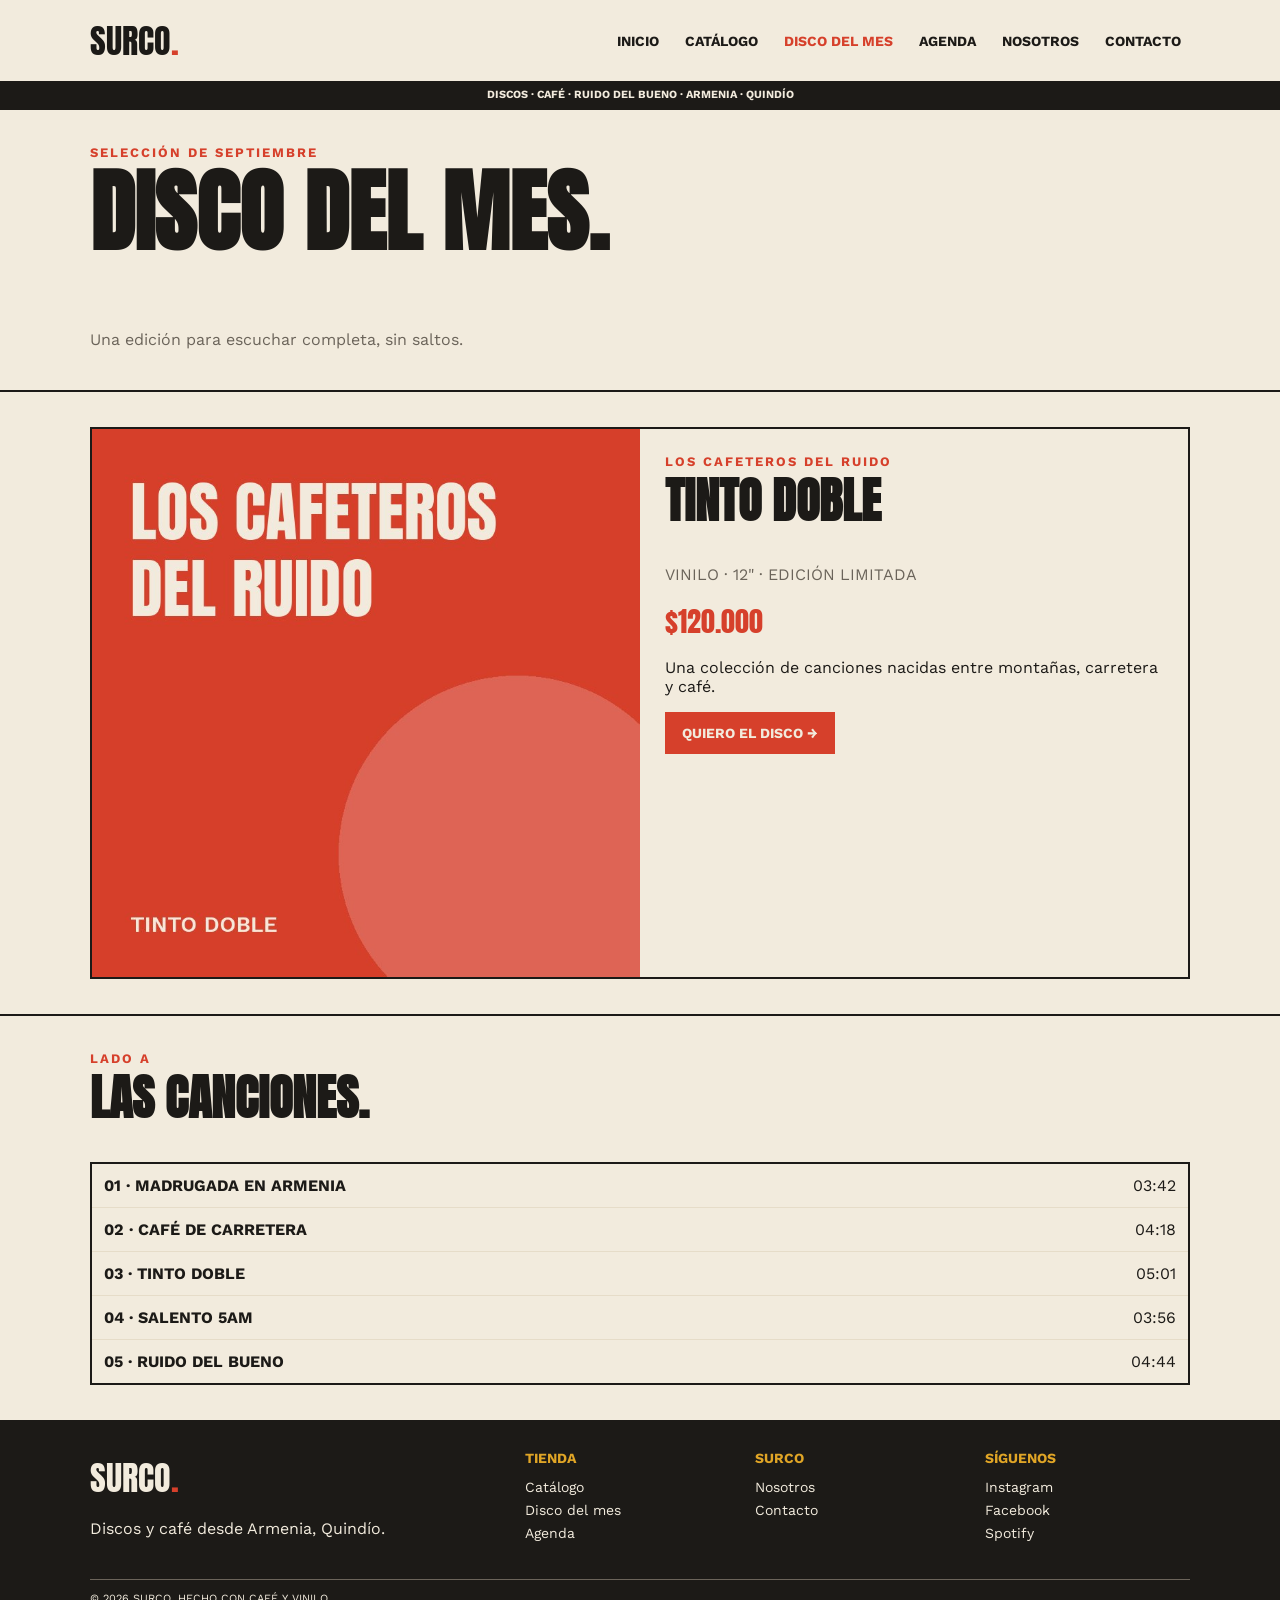
==== disco.html @ f7513f94 "Primer commit" ====
<!DOCTYPE html>
<html lang="es">
<head>
    <meta charset="UTF-8">
    <meta name="viewport" content="width=device-width, initial-scale=1.0">
    <title>Disco del mes - SURCO.</title>
    <link rel="stylesheet" href="css/style.css">
</head>
<body>
<header>
    <div class="contenedor encabezado">
        <a class="logo" href="index.html">SURCO<span>.</span></a>
        <nav class="menu">
            <a href="index.html" class="">Inicio</a>
            <a href="catalogo.html" class="">Catálogo</a>
            <a href="disco.html" class="activo">Disco del mes</a>
            <a href="agenda.html" class="">Agenda</a>
            <a href="nosotros.html" class="">Nosotros</a>
            <a href="contacto.html" class="">Contacto</a>
        </nav>
    </div>
    <div class="cinta">DISCOS · CAFÉ · RUIDO DEL BUENO · ARMENIA · QUINDÍO</div>
</header>

<main>
<section class="intro"><div class="contenedor"><div class="antetitulo">SELECCIÓN DE SEPTIEMBRE</div><h1>DISCO DEL MES.</h1><p>Una edición para escuchar completa, sin saltos.</p></div></section><section class="seccion"><div class="contenedor bloque-dos"><img src="imagenes/tinto-doble.jpg" alt="Tinto Doble"><div class="contenido"><div class="antetitulo">LOS CAFETEROS DEL RUIDO</div><h2>TINTO DOBLE</h2><p class="texto-gris">VINILO · 12" · EDICIÓN LIMITADA</p><div class="precio">$120.000</div><p>Una colección de canciones nacidas entre montañas, carretera y café.</p><a class="boton boton-rojo" href="contacto.html">QUIERO EL DISCO →</a></div></div></section><section class="seccion"><div class="contenedor"><div class="antetitulo">LADO A</div><h2>LAS CANCIONES.</h2><div class="lista"><div class="fila"><b>01 · MADRUGADA EN ARMENIA</b><span>03:42</span></div><div class="fila"><b>02 · CAFÉ DE CARRETERA</b><span>04:18</span></div><div class="fila"><b>03 · TINTO DOBLE</b><span>05:01</span></div><div class="fila"><b>04 · SALENTO 5AM</b><span>03:56</span></div><div class="fila"><b>05 · RUIDO DEL BUENO</b><span>04:44</span></div></div></div></section>
</main>
<footer>
    <div class="contenedor footer-columnas">
        <div>
            <div class="footer-logo">SURCO<span>.</span></div>
            <p>Discos y café desde Armenia, Quindío.</p>
        </div>
        <div>
            <h3>TIENDA</h3>
            <a href="catalogo.html">Catálogo</a>
            <a href="disco.html">Disco del mes</a>
            <a href="agenda.html">Agenda</a>
        </div>
        <div>
            <h3>SURCO</h3>
            <a href="nosotros.html">Nosotros</a>
            <a href="contacto.html">Contacto</a>
        </div>
        <div>
            <h3>SÍGUENOS</h3>
            <a href="#">Instagram</a>
            <a href="#">Facebook</a>
            <a href="#">Spotify</a>
        </div>
    </div>
    <div class="contenedor copyright">© 2026 SURCO. HECHO CON CAFÉ Y VINILO.</div>
</footer>

</body>
</html>
---- css/style.css ----
@import url('https://fonts.googleapis.com/css2?family=Anton&family=Work+Sans:wght@400;600;700&display=swap');

/* Colores de la guia */
body {
    margin: 0;
    background: #f2ebdd;
    color: #1c1a17;
    font-family: 'Work Sans', sans-serif;
    font-size: 16px;
}

* { box-sizing: border-box; }
img { width: 100%; display: block; }
a { color: inherit; text-decoration: none; }

.contenedor {
    width: 92%;
    max-width: 1100px;
    margin: auto;
}

/* ENCABEZADO */
header {
    border-bottom: 2px solid #1c1a17;
    background: #f2ebdd;
}

.encabezado {
    padding: 15px 0;
    text-align: center;
}

.logo {
    font-family: 'Anton', sans-serif;
    font-size: 34px;
}

.logo span { color: #d6402b; }

.menu {
    margin-top: 15px;
    display: flex;
    flex-wrap: wrap;
    justify-content: center;
    gap: 8px;
}

.menu a {
    padding: 7px 9px;
    font-weight: 700;
    font-size: 14px;
    text-transform: uppercase;
}

.menu a:hover,
.menu a.activo { color: #d6402b; }

.cinta {
    background: #1c1a17;
    color: #f2ebdd;
    padding: 7px 0;
    text-align: center;
    font-size: 11px;
    font-weight: 700;
}

/* TEXTOS */
h1, h2, h3 {
    font-family: 'Anton', sans-serif;
    text-transform: uppercase;
    line-height: .95;
    margin-top: 0;
}

h1 { font-size: 58px; }
h2 { font-size: 40px; }
h3 { font-size: 27px; }

.antetitulo {
    color: #d6402b;
    font-size: 13px;
    font-weight: 700;
    letter-spacing: 2px;
    text-transform: uppercase;
    margin-bottom: 10px;
}

.texto-gris { color: #6b645a; }

/* BOTONES */
.boton {
    display: inline-block;
    padding: 11px 15px;
    border: 2px solid #1c1a17;
    background: #1c1a17;
    color: #f2ebdd;
    font-size: 14px;
    font-weight: 700;
    text-transform: uppercase;
}

.boton-rojo {
    background: #d6402b;
    border-color: #d6402b;
}

.boton-claro { background: #f2ebdd; color: #1c1a17; }

/* SECCIONES */
.seccion { padding: 35px 0; border-bottom: 2px solid #1c1a17; }

.intro { padding: 35px 0 25px; border-bottom: 2px solid #1c1a17; }

.intro p { max-width: 700px; color: #6b645a; }

.hero { padding: 35px 0; border-bottom: 2px solid #1c1a17; }

.hero h1 { font-size: 58px; }
.hero h1 span { color: #d6402b; }
.hero p { font-size: 18px; }

.hero-imagen {
    margin-top: 25px;
    border: 2px solid #1c1a17;
}

.tarjetas {
    display: grid;
    grid-template-columns: 1fr;
    gap: 15px;
}

.tarjeta {
    border: 2px solid #1c1a17;
    background: #f2ebdd;
}

.tarjeta img { aspect-ratio: 1 / 1; object-fit: cover; }

.tarjeta-contenido { padding: 14px; }
.tarjeta h3 { margin-bottom: 5px; }

.precio {
    color: #d6402b;
    font-family: 'Anton', sans-serif;
    font-size: 28px;
}

.etiqueta {
    display: inline-block;
    background: #d6402b;
    color: white;
    padding: 4px 7px;
    font-size: 11px;
    font-weight: 700;
}

/* BLOQUES */
.bloque-dos {
    display: flex;
    flex-direction: column;
    border: 2px solid #1c1a17;
}

.bloque-dos .contenido { padding: 25px; }

.lista {
    border: 2px solid #1c1a17;
}

.fila {
    padding: 12px;
    border-bottom: 1px solid #e6dcc8;
    display: flex;
    justify-content: space-between;
    gap: 10px;
}

.fila:last-child { border-bottom: 0; }

.filtros {
    display: flex;
    flex-wrap: wrap;
    gap: 7px;
    margin-bottom: 20px;
}

.filtro {
    border: 2px solid #1c1a17;
    padding: 7px 10px;
    font-size: 12px;
    font-weight: 700;
}

.filtro.activo { background: #d6402b; color: white; border-color: #d6402b; }

.evento {
    border: 2px solid #1c1a17;
    margin-bottom: 15px;
}

.evento-fecha {
    background: #d6402b;
    color: white;
    padding: 25px;
}

.evento-fecha strong {
    font-family: 'Anton', sans-serif;
    font-size: 65px;
    line-height: .9;
}

.evento-contenido { padding: 25px; }

.equipo {
    display: grid;
    grid-template-columns: 1fr;
    gap: 15px;
}

.persona {
    border: 2px solid #1c1a17;
    padding: 15px;
}

.persona img {
    width: 110px;
    height: 110px;
    object-fit: cover;
    border-radius: 50%;
    border: 2px solid #1c1a17;
    margin-bottom: 12px;
}

.estadisticas {
    display: grid;
    grid-template-columns: 1fr 1fr;
    border: 2px solid #1c1a17;
}

.estadistica {
    padding: 15px;
    border-right: 1px solid #1c1a17;
    border-bottom: 1px solid #1c1a17;
}

.estadistica:nth-child(even) { border-right: 0; }
.estadistica:nth-last-child(-n+2) { border-bottom: 0; }

.numero {
    color: #d6402b;
    font-family: 'Anton', sans-serif;
    font-size: 40px;
}

/* CONTACTO */
.contacto { display: flex; flex-direction: column; gap: 20px; }
.formulario { border: 2px solid #1c1a17; padding: 18px; }
.campo { margin-bottom: 15px; }
.campo label { display: block; font-size: 12px; font-weight: 700; margin-bottom: 6px; text-transform: uppercase; }
input, select, textarea { width: 100%; padding: 11px; border: 2px solid #1c1a17; background: #f2ebdd; font: 16px 'Work Sans'; }
textarea { min-height: 130px; }
.mapa img { border: 2px solid #1c1a17; }
.info { border: 2px solid #1c1a17; padding: 18px; margin-top: 15px; }

/* PIE */
footer {
    background: #1c1a17;
    color: #f2ebdd;
    padding: 30px 0 15px;
}

.footer-columnas {
    display: grid;
    grid-template-columns: 1fr 1fr;
    gap: 25px;
}

footer h3 {
    font-family: 'Work Sans', sans-serif;
    font-size: 14px;
    color: #e0a526;
}

footer a { display: block; margin: 7px 0; font-size: 14px; }
.footer-logo { font: 34px 'Anton'; }
.footer-logo span { color: #d6402b; }

.copyright {
    border-top: 1px solid #6b645a;
    margin-top: 25px;
    padding-top: 12px;
    font-size: 11px;
}

/* ESCRITORIO */
@media (min-width: 600px) {
    .encabezado { display: flex; align-items: center; justify-content: space-between; }
    .menu { margin-top: 0; }
    h1 { font-size: 90px; }
    h2 { font-size: 48px; }

    .hero-contenido {
        display: grid;
        grid-template-columns: 1fr 1fr;
        gap: 30px;
        align-items: center;
    }

    .hero h1 { font-size: 90px; }
    .hero-imagen { margin-top: 0; }

    .tarjetas { grid-template-columns: repeat(3, 1fr); }
    .tarjetas-cuatro { grid-template-columns: repeat(4, 1fr); }

    .bloque-dos { flex-direction: row; }
    .bloque-dos > * { width: 50%; }

    .evento { display: grid; grid-template-columns: 35% 65%; }

    .equipo { grid-template-columns: repeat(3, 1fr); }

    .contacto { flex-direction: row; }
    .contacto > * { width: 50%; }

    .footer-columnas { grid-template-columns: 2fr 1fr 1fr 1fr; }
}

@media (max-width: 599px) {
    .menu a { border-bottom: 1px solid #e6dcc8; }
}
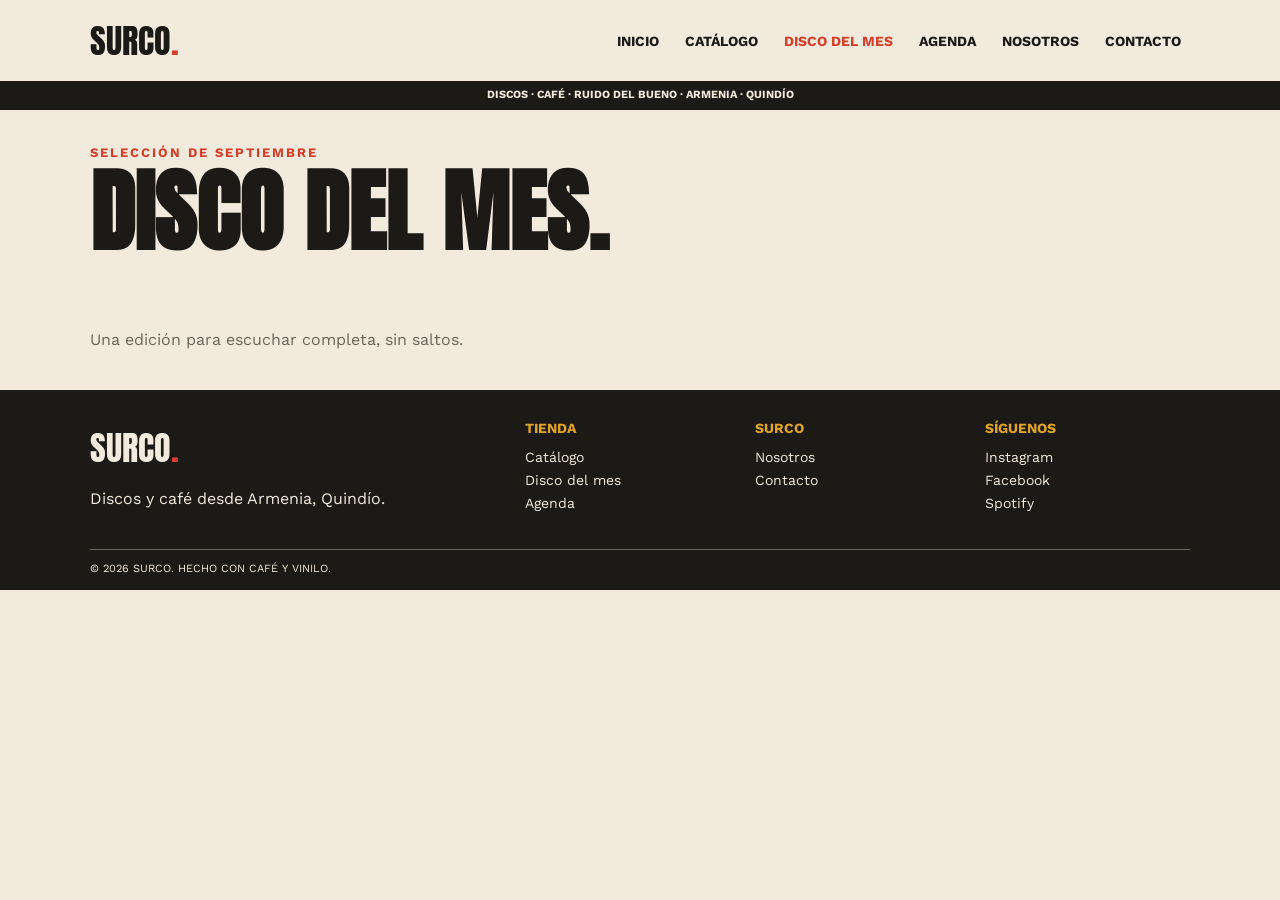
==== commit 4e4a8bd3: "feat: crear estructura de la página disco del mes" ====
--- a/disco.html
+++ b/disco.html
@@ -6,10 +6,13 @@
     <title>Disco del mes - SURCO.</title>
     <link rel="stylesheet" href="css/style.css">
 </head>
+
 <body>
+
 <header>
     <div class="contenedor encabezado">
         <a class="logo" href="index.html">SURCO<span>.</span></a>
+
         <nav class="menu">
             <a href="index.html" class="">Inicio</a>
             <a href="catalogo.html" class="">Catálogo</a>
@@ -19,38 +22,58 @@
             <a href="contacto.html" class="">Contacto</a>
         </nav>
     </div>
-    <div class="cinta">DISCOS · CAFÉ · RUIDO DEL BUENO · ARMENIA · QUINDÍO</div>
+
+    <div class="cinta">
+        DISCOS · CAFÉ · RUIDO DEL BUENO · ARMENIA · QUINDÍO
+    </div>
 </header>
 
 <main>
-<section class="intro"><div class="contenedor"><div class="antetitulo">SELECCIÓN DE SEPTIEMBRE</div><h1>DISCO DEL MES.</h1><p>Una edición para escuchar completa, sin saltos.</p></div></section><section class="seccion"><div class="contenedor bloque-dos"><img src="imagenes/tinto-doble.jpg" alt="Tinto Doble"><div class="contenido"><div class="antetitulo">LOS CAFETEROS DEL RUIDO</div><h2>TINTO DOBLE</h2><p class="texto-gris">VINILO · 12" · EDICIÓN LIMITADA</p><div class="precio">$120.000</div><p>Una colección de canciones nacidas entre montañas, carretera y café.</p><a class="boton boton-rojo" href="contacto.html">QUIERO EL DISCO →</a></div></div></section><section class="seccion"><div class="contenedor"><div class="antetitulo">LADO A</div><h2>LAS CANCIONES.</h2><div class="lista"><div class="fila"><b>01 · MADRUGADA EN ARMENIA</b><span>03:42</span></div><div class="fila"><b>02 · CAFÉ DE CARRETERA</b><span>04:18</span></div><div class="fila"><b>03 · TINTO DOBLE</b><span>05:01</span></div><div class="fila"><b>04 · SALENTO 5AM</b><span>03:56</span></div><div class="fila"><b>05 · RUIDO DEL BUENO</b><span>04:44</span></div></div></div></section>
+
+    <section class="intro">
+        <div class="contenedor">
+            <div class="antetitulo">SELECCIÓN DE SEPTIEMBRE</div>
+            <h1>DISCO DEL MES.</h1>
+            <p>Una edición para escuchar completa, sin saltos.</p>
+        </div>
+    </section>
+
 </main>
+
 <footer>
     <div class="contenedor footer-columnas">
+
         <div>
             <div class="footer-logo">SURCO<span>.</span></div>
             <p>Discos y café desde Armenia, Quindío.</p>
         </div>
+
         <div>
             <h3>TIENDA</h3>
             <a href="catalogo.html">Catálogo</a>
             <a href="disco.html">Disco del mes</a>
             <a href="agenda.html">Agenda</a>
         </div>
+
         <div>
             <h3>SURCO</h3>
             <a href="nosotros.html">Nosotros</a>
             <a href="contacto.html">Contacto</a>
         </div>
+
         <div>
             <h3>SÍGUENOS</h3>
             <a href="#">Instagram</a>
             <a href="#">Facebook</a>
             <a href="#">Spotify</a>
         </div>
+
     </div>
-    <div class="contenedor copyright">© 2026 SURCO. HECHO CON CAFÉ Y VINILO.</div>
+
+    <div class="contenedor copyright">
+        © 2026 SURCO. HECHO CON CAFÉ Y VINILO.
+    </div>
 </footer>
 
 </body>
-</html>
+</html>
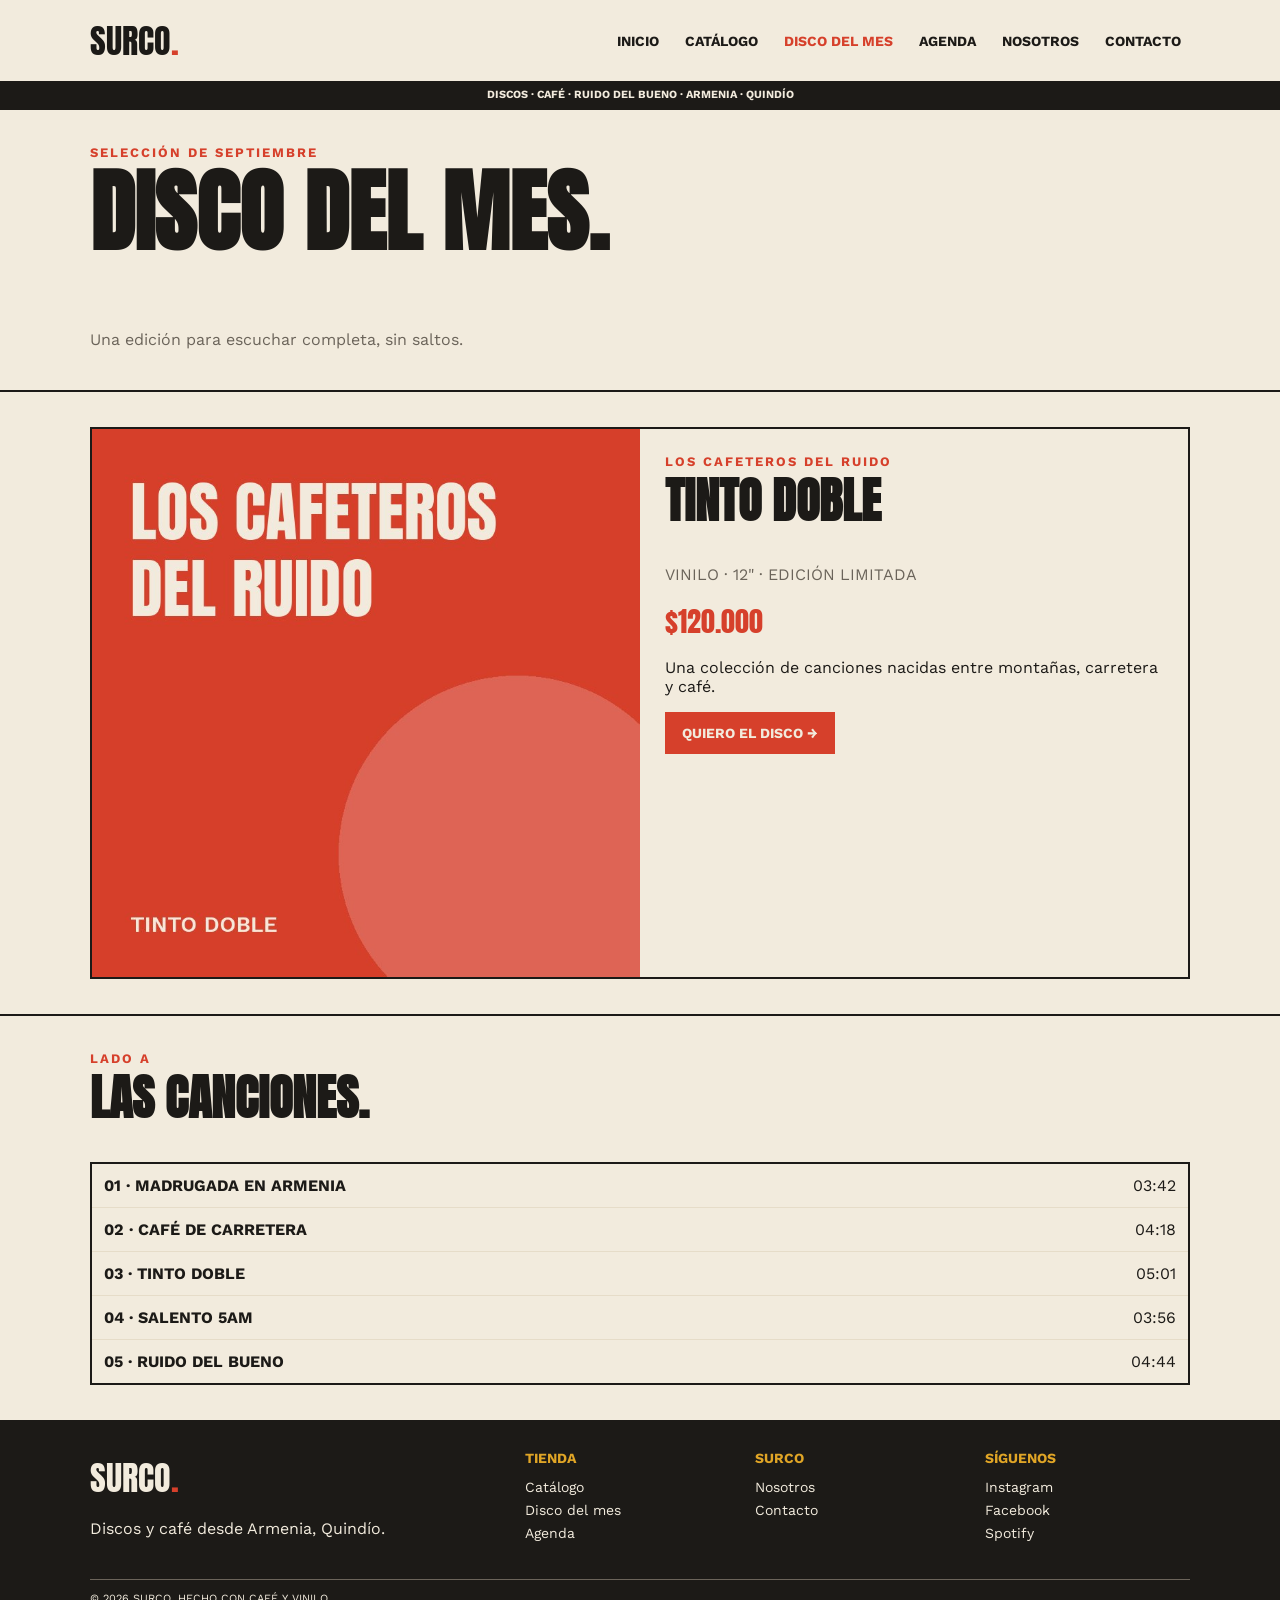
==== commit 45d82c9e: "feat: agregar información y canciones del disco del mes, se revisa que funcione con el css" ====
--- a/disco.html
+++ b/disco.html
@@ -35,6 +35,82 @@
             <div class="antetitulo">SELECCIÓN DE SEPTIEMBRE</div>
             <h1>DISCO DEL MES.</h1>
             <p>Una edición para escuchar completa, sin saltos.</p>
+        </div>
+    </section>
+
+    <section class="seccion">
+        <div class="contenedor bloque-dos">
+
+            <img src="imagenes/tinto-doble.jpg" alt="Tinto Doble">
+
+            <div class="contenido">
+
+                <div class="antetitulo">
+                    LOS CAFETEROS DEL RUIDO
+                </div>
+
+                <h2>TINTO DOBLE</h2>
+
+                <p class="texto-gris">
+                    VINILO · 12" · EDICIÓN LIMITADA
+                </p>
+
+                <div class="precio">
+                    $120.000
+                </div>
+
+                <p>
+                    Una colección de canciones nacidas entre montañas,
+                    carretera y café.
+                </p>
+
+                <a class="boton boton-rojo" href="contacto.html">
+                    QUIERO EL DISCO →
+                </a>
+
+            </div>
+
+        </div>
+    </section>
+
+    <section class="seccion">
+        <div class="contenedor">
+
+            <div class="antetitulo">
+                LADO A
+            </div>
+
+            <h2>LAS CANCIONES.</h2>
+
+            <div class="lista">
+
+                <div class="fila">
+                    <b>01 · MADRUGADA EN ARMENIA</b>
+                    <span>03:42</span>
+                </div>
+
+                <div class="fila">
+                    <b>02 · CAFÉ DE CARRETERA</b>
+                    <span>04:18</span>
+                </div>
+
+                <div class="fila">
+                    <b>03 · TINTO DOBLE</b>
+                    <span>05:01</span>
+                </div>
+
+                <div class="fila">
+                    <b>04 · SALENTO 5AM</b>
+                    <span>03:56</span>
+                </div>
+
+                <div class="fila">
+                    <b>05 · RUIDO DEL BUENO</b>
+                    <span>04:44</span>
+                </div>
+
+            </div>
+
         </div>
     </section>
 
